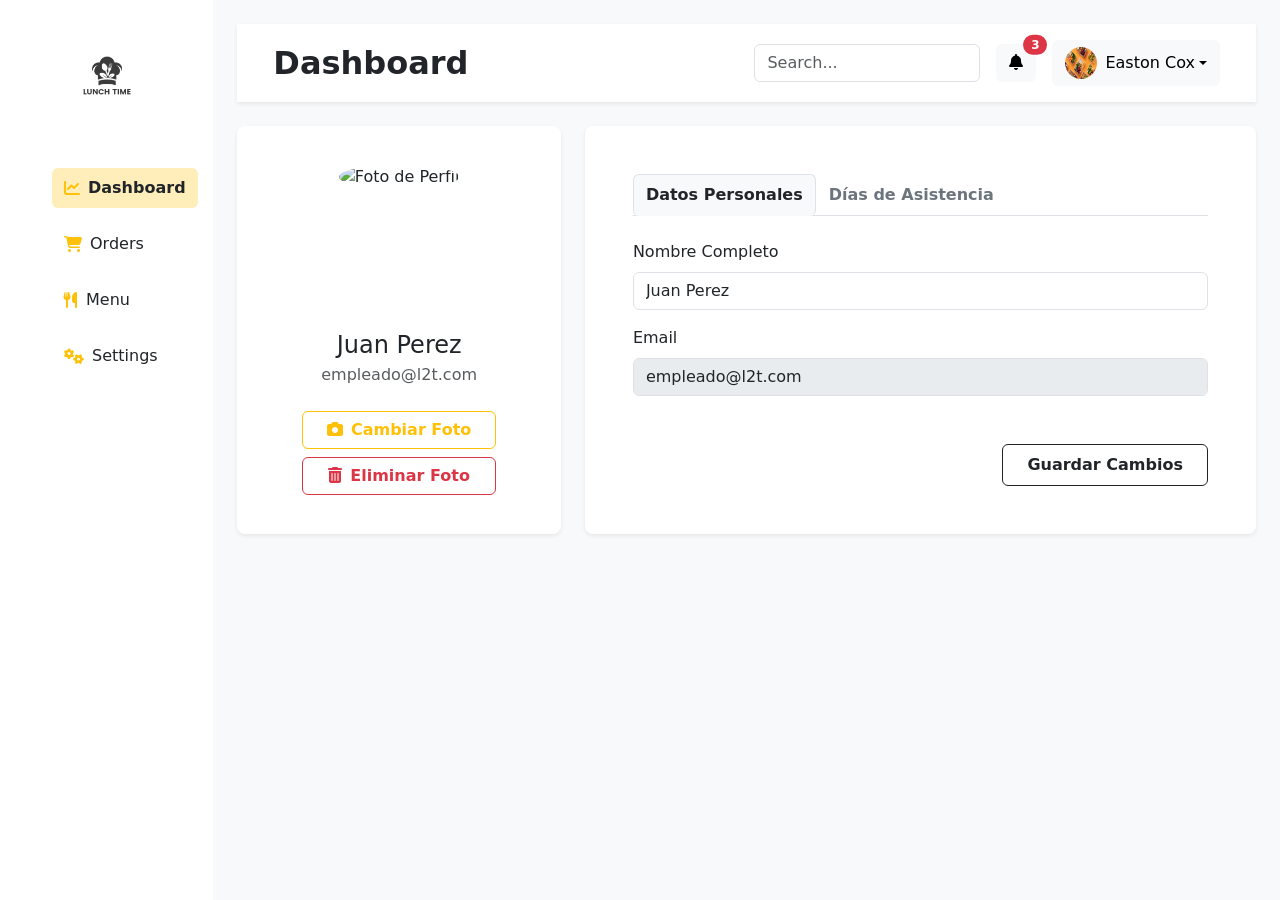
==== src/views/employee/profile.html @ 169419e4 "Primer commit: estructura inicial del proyecto" ====
<!DOCTYPE html>
<html lang="es">
<head>
    <meta charset="UTF-8" />
    <meta name="viewport" content="width=device-width, initial-scale=1.0" />
    <link href="https://cdn.jsdelivr.net/npm/bootstrap@5.3.3/dist/css/bootstrap.min.css" rel="stylesheet" />
    <link rel="stylesheet" href="https://cdnjs.cloudflare.com/ajax/libs/font-awesome/6.5.0/css/all.min.css">
    <title>Mi Perfil - Lunch Time</title>
    <style>
        /* Estilos generales del dashboard  */
        /* body {
            background-color: #f8f9fa;  bg-body-tertiary 
        } */
        .nav-link {
            transition: background-color 0.2s ease-in-out, color 0.2s ease-in-out;
            border-radius: 0.375rem;
            padding: 0.5rem 0.75rem;
        }

        .nav-link:hover {
            background-color: #fff3cd;
            color: #212529 !important;
        }

        .nav-link.active {
            background-color: #ffeeba;
            font-weight: 600;
        }

        /* Estilos para el nuevo diseño de perfil */
        .profile-avatar-wrapper {
            position: relative;
            width: 150px;
            height: 150px;
            margin: 0 auto;
        }
        .profile-avatar {
            width: 100%;
            height: 100%;
            object-fit: cover;
        }
        .form-control:disabled, .form-control[readonly] {
            background-color: #e9ecef;
            opacity: 1;
        }
        .card {
            border: none;
        }
        .nav-tabs .nav-link {
            color: #6c757d;
        }
        .nav-tabs .nav-link.active {
            color: #212529;
            background-color: #f8f9fa;
            border-bottom-color: #f8f9fa;
            font-weight: 600;
        }
    </style>
</head>
<body>
    <div class="container-fluid">
        <div class="row">
            <!-- Botón para mostrar sidebar en móviles -->
            <button class="btn btn-warning d-md-none m-3" type="button" data-bs-toggle="offcanvas" data-bs-target="#sidebarMenu">
                <i class="fas fa-bars"></i>
            </button>
    
            <!-- SIDEBAR INJECT -->
            <div id="sidebar-placeholder" class="col-md-2"></div>
            
            <!-- Contenido Principal -->           
            <main class="col-md-10 ms-sm-auto px-md-4 py-4 bg-body-tertiary">

                <!-- NAVBAR INJECT -->
                <div id="navbar-placeholder"></div>
                                
                <!-- INICIO DEL CONTENIDO DE LA PÁGINA DE PERFIL (REDiseñado) -->
                <div class="row g-4">
                    <!-- Columna Izquierda: Tarjeta de Perfil -->
                    <div class="col-12 col-lg-4">
                        <div class="card shadow-sm rounded-3 h-100">
                            <div class="card-body text-center d-flex flex-column justify-content-center">
                                <div class="profile-avatar-wrapper mb-3">
                                    <img src="https://placehold.co/150x150/000000/FFFFFF?text=JP" alt="Foto de Perfil" class="rounded-circle profile-avatar">
                                </div>
                                <h4 class="card-title mb-1">Juan Perez</h4>
                                <p class="text-muted mb-4">empleado@l2t.com</p>
                                <div class="d-grid gap-2 col-8 mx-auto">
                                     <button class="btn btn-outline-warning fw-bold"><i class="fas fa-camera me-2"></i>Cambiar Foto</button>
                                     <button class="btn btn-outline-danger fw-bold"><i class="fas fa-trash-alt me-2"></i>Eliminar Foto</button>
                                </div>
                            </div>
                        </div>
                    </div>

                    <!-- Columna Derecha: Formulario de Edición -->
                    <div class="col-12 col-lg-8">
                        <div class="card shadow-sm rounded-3">
                             <div class="card-body p-4 p-md-5">
                                <!-- Pestañas de Navegación -->
                                <ul class="nav nav-tabs mb-4" id="myTab" role="tablist">
                                    <li class="nav-item" role="presentation">
                                        <button class="nav-link active fw-bold" id="personal-tab" data-bs-toggle="tab" data-bs-target="#personal-tab-pane" type="button" role="tab" aria-controls="personal-tab-pane" aria-selected="true">Datos Personales</button>
                                    </li>
                                    <li class="nav-item" role="presentation">
                                        <button class="nav-link fw-bold" id="asistencia-tab" data-bs-toggle="tab" data-bs-target="#asistencia-tab-pane" type="button" role="tab" aria-controls="asistencia-tab-pane" aria-selected="false">Días de Asistencia</button>
                                    </li>
                                </ul>

                                <!-- Contenido de las Pestañas -->
                                <div class="tab-content" id="myTabContent">
                                    <!-- Pestaña Datos Personales -->
                                    <div class="tab-pane fade show active" id="personal-tab-pane" role="tabpanel" aria-labelledby="personal-tab" tabindex="0">
                                        <form>
                                            <div class="row g-3">
                                                <div class="col-12">
                                                    <label for="fullName" class="form-label">Nombre Completo</label>
                                                    <input type="text" class="form-control" id="fullName" value="Juan Perez">
                                                </div>
                                                <div class="col-12">
                                                    <label for="email" class="form-label">Email</label>
                                                    <input type="email" class="form-control" id="email" value="empleado@l2t.com" readonly>
                                                </div>
                                            </div>
                                        </form>
                                    </div>
                                    <!-- Pestaña Días de Asistencia -->
                                    <div class="tab-pane fade" id="asistencia-tab-pane" role="tabpanel" aria-labelledby="asistencia-tab" tabindex="0">
                                        <p class="text-muted mb-3">Selecciona los días que asistirás presencialmente a la oficina.</p>
                                        <div class="d-flex flex-wrap gap-4">
                                            <div class="form-check fs-5">
                                                <input class="form-check-input" type="checkbox" id="lunes">
                                                <label class="form-check-label" for="lunes">Lunes</label>
                                            </div>
                                            <div class="form-check fs-5">
                                                <input class="form-check-input" type="checkbox" id="martes" checked>
                                                <label class="form-check-label" for="martes">Martes</label>
                                            </div>
                                            <div class="form-check fs-5">
                                                <input class="form-check-input" type="checkbox" id="miercoles" checked>
                                                <label class="form-check-label" for="miercoles">Miércoles</label>
                                            </div>
                                            <div class="form-check fs-5">
                                                <input class="form-check-input" type="checkbox" id="jueves">
                                                <label class="form-check-label" for="jueves">Jueves</label>
                                            </div>
                                            <div class="form-check fs-5">
                                                <input class="form-check-input" type="checkbox" id="viernes">
                                                <label class="form-check-label" for="viernes">Viernes</label>
                                            </div>
                                        </div>
                                    </div>
                                </div>
                                
                                <!-- Botón de Guardar -->
                                <div class="d-flex justify-content-end mt-5">
                                    <button type="submit" class="btn btn-outline-dark fw-bold px-4 py-2">Guardar Cambios</button>
                                </div>
                             </div>
                        </div>
                    </div>
                </div>
                <!-- FIN DEL CONTENIDO DE LA PÁGINA DE PERFIL -->
            </main>
        </div>
    </div>    
    <script src="https://cdn.jsdelivr.net/npm/bootstrap@5.3.3/dist/js/bootstrap.bundle.min.js"></script>
    <script>        
        document.addEventListener('DOMContentLoaded', function () {
            // Carga del sidebar y navbar
            Promise.all([
                fetch('/src/views/layout/sidebar.html')
                    .then(res => res.text())
                    .then(html => {
                        document.getElementById('sidebar-placeholder').innerHTML = html;
                    }),
                fetch('/src/views/layout/navbar.html')
                    .then(res => res.text())
                    .then(html => {
                        document.getElementById('navbar-placeholder').innerHTML = html;
                    })
            ]).then(() => {
                // Puedes poner aquí eventos después de cargar el navbar/sidebar

                // Activar pestaña automáticamente si hay hash en la URL
                const hash = window.location.hash;
                if (hash === '#asistencia') {
                    const asistenciaTab = document.querySelector('#asistencia-tab');
                    const tab = new bootstrap.Tab(asistenciaTab);
                    tab.show();
                }
            });
        });
    </script>
</body>
</html>
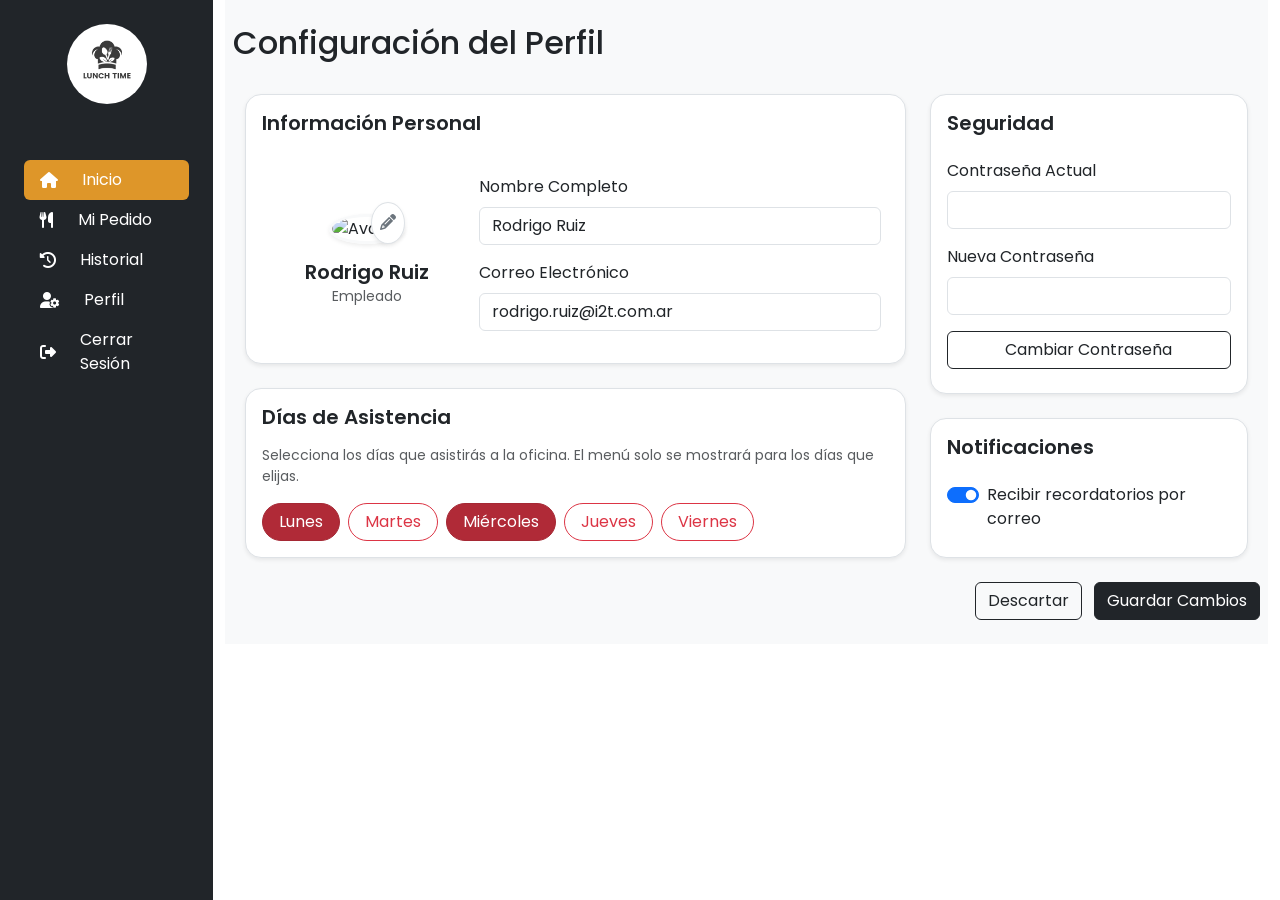
==== commit b36bee98: "perfil del empleado" ====
--- a/src/views/employee/profile.html
+++ b/src/views/employee/profile.html
@@ -2,195 +2,244 @@
 <html lang="es">
 <head>
     <meta charset="UTF-8" />
-    <meta name="viewport" content="width=device-width, initial-scale=1.0" />
+    <meta name="viewport" content="width=device-width, initial-scale=1.0" />   
+    <title>Lunch Time</title>
+    
+    <!-- Bootstrap CSS -->
     <link href="https://cdn.jsdelivr.net/npm/bootstrap@5.3.3/dist/css/bootstrap.min.css" rel="stylesheet" />
-    <link rel="stylesheet" href="https://cdnjs.cloudflare.com/ajax/libs/font-awesome/6.5.0/css/all.min.css">
-    <title>Mi Perfil - Lunch Time</title>
-    <style>
-        /* Estilos generales del dashboard  */
-        /* body {
-            background-color: #f8f9fa;  bg-body-tertiary 
-        } */
-        .nav-link {
-            transition: background-color 0.2s ease-in-out, color 0.2s ease-in-out;
-            border-radius: 0.375rem;
-            padding: 0.5rem 0.75rem;
-        }
-
-        .nav-link:hover {
-            background-color: #fff3cd;
-            color: #212529 !important;
-        }
-
-        .nav-link.active {
-            background-color: #ffeeba;
-            font-weight: 600;
-        }
-
-        /* Estilos para el nuevo diseño de perfil */
-        .profile-avatar-wrapper {
-            position: relative;
-            width: 150px;
-            height: 150px;
-            margin: 0 auto;
-        }
-        .profile-avatar {
-            width: 100%;
-            height: 100%;
-            object-fit: cover;
-        }
-        .form-control:disabled, .form-control[readonly] {
-            background-color: #e9ecef;
-            opacity: 1;
-        }
-        .card {
-            border: none;
-        }
-        .nav-tabs .nav-link {
-            color: #6c757d;
-        }
-        .nav-tabs .nav-link.active {
-            color: #212529;
-            background-color: #f8f9fa;
-            border-bottom-color: #f8f9fa;
-            font-weight: 600;
-        }
-    </style>
+    <!-- Font Awesome -->
+    <link rel="stylesheet" href="https://cdnjs.cloudflare.com/ajax/libs/font-awesome/6.5.2/css/all.min.css" />
+    <!-- Google Fonts -->
+    <link href="https://fonts.googleapis.com/css2?family=Poppins:wght@300;400;500;600;700&display=swap" rel="stylesheet" />
+    <!-- Estilos personalizados -->
+    <link rel="stylesheet" href="/src/css/main.css"/>
+    <link rel="stylesheet" href="/src/css/sidebar.css"/>
+
 </head>
 <body>
     <div class="container-fluid">
-        <div class="row">
-            <!-- Botón para mostrar sidebar en móviles -->
-            <button class="btn btn-warning d-md-none m-3" type="button" data-bs-toggle="offcanvas" data-bs-target="#sidebarMenu">
-                <i class="fas fa-bars"></i>
-            </button>
-    
-            <!-- SIDEBAR INJECT -->
-            <div id="sidebar-placeholder" class="col-md-2"></div>
-            
-            <!-- Contenido Principal -->           
-            <main class="col-md-10 ms-sm-auto px-md-4 py-4 bg-body-tertiary">
-
-                <!-- NAVBAR INJECT -->
-                <div id="navbar-placeholder"></div>
-                                
-                <!-- INICIO DEL CONTENIDO DE LA PÁGINA DE PERFIL (REDiseñado) -->
-                <div class="row g-4">
-                    <!-- Columna Izquierda: Tarjeta de Perfil -->
-                    <div class="col-12 col-lg-4">
-                        <div class="card shadow-sm rounded-3 h-100">
-                            <div class="card-body text-center d-flex flex-column justify-content-center">
-                                <div class="profile-avatar-wrapper mb-3">
-                                    <img src="https://placehold.co/150x150/000000/FFFFFF?text=JP" alt="Foto de Perfil" class="rounded-circle profile-avatar">
-                                </div>
-                                <h4 class="card-title mb-1">Juan Perez</h4>
-                                <p class="text-muted mb-4">empleado@l2t.com</p>
-                                <div class="d-grid gap-2 col-8 mx-auto">
-                                     <button class="btn btn-outline-warning fw-bold"><i class="fas fa-camera me-2"></i>Cambiar Foto</button>
-                                     <button class="btn btn-outline-danger fw-bold"><i class="fas fa-trash-alt me-2"></i>Eliminar Foto</button>
-                                </div>
-                            </div>
-                        </div>
-                    </div>
-
-                    <!-- Columna Derecha: Formulario de Edición -->
-                    <div class="col-12 col-lg-8">
-                        <div class="card shadow-sm rounded-3">
-                             <div class="card-body p-4 p-md-5">
-                                <!-- Pestañas de Navegación -->
-                                <ul class="nav nav-tabs mb-4" id="myTab" role="tablist">
-                                    <li class="nav-item" role="presentation">
-                                        <button class="nav-link active fw-bold" id="personal-tab" data-bs-toggle="tab" data-bs-target="#personal-tab-pane" type="button" role="tab" aria-controls="personal-tab-pane" aria-selected="true">Datos Personales</button>
-                                    </li>
-                                    <li class="nav-item" role="presentation">
-                                        <button class="nav-link fw-bold" id="asistencia-tab" data-bs-toggle="tab" data-bs-target="#asistencia-tab-pane" type="button" role="tab" aria-controls="asistencia-tab-pane" aria-selected="false">Días de Asistencia</button>
-                                    </li>
-                                </ul>
-
-                                <!-- Contenido de las Pestañas -->
-                                <div class="tab-content" id="myTabContent">
-                                    <!-- Pestaña Datos Personales -->
-                                    <div class="tab-pane fade show active" id="personal-tab-pane" role="tabpanel" aria-labelledby="personal-tab" tabindex="0">
+        <div class="row">     
+            <div class="col-lg-2 col-md-3 d-none d-md-block" id="sidebar-container"></div>
+
+            <!-- <main class="col-lg-10 col-md-9">
+                <div class="px-2 py-4 bg-light">
+                    <h2 class="mb-4">Configuración del Perfil</h2>
+                    <div class="row">
+                        
+                        <div class="col-lg-8 bg-white p-4 mb-4 shadow-sm border rounded">
+                            <div class="profile-card mb-4">
+                                <h5 class="mb-4">Información Personal</h5>
+                                <div class="row">
+                                    <div class="col-md-4 text-center">
+                                        <div class="avatar-upload">
+                                            <div class="avatar-edit">
+                                                <input type='file' id="imageUpload" accept=".png, .jpg, .jpeg" />
+                                                <label for="imageUpload"><i class="fas fa-pencil-alt"></i></label>
+                                            </div>
+                                            <div class="avatar-preview">
+                                                 <img id="imagePreview" src="https://placehold.co/150x150/EBF5FF/0d6efd?text=Jack" alt="Avatar">
+                                            </div>
+                                        </div>
+                                        <h5 class="mt-3">Jack Gibbs</h5>
+                                        <p class="text-muted">Empleado</p>
+                                    </div>
+                                    <div class="col-md-8">
                                         <form>
-                                            <div class="row g-3">
-                                                <div class="col-12">
-                                                    <label for="fullName" class="form-label">Nombre Completo</label>
-                                                    <input type="text" class="form-control" id="fullName" value="Juan Perez">
-                                                </div>
-                                                <div class="col-12">
-                                                    <label for="email" class="form-label">Email</label>
-                                                    <input type="email" class="form-control" id="email" value="empleado@l2t.com" readonly>
-                                                </div>
+                                            <div class="mb-3">
+                                                <label for="fullName" class="form-label">Nombre Completo</label>
+                                                <input type="text" class="form-control" id="fullName" value="Jack Gibbs">
+                                            </div>
+                                            <div class="mb-3">
+                                                <label for="email" class="form-label">Correo Electrónico</label>
+                                                <input type="email" class="form-control" id="email" value="jack.gibbs@i2t.com.ar">
                                             </div>
                                         </form>
                                     </div>
-                                    <!-- Pestaña Días de Asistencia -->
-                                    <div class="tab-pane fade" id="asistencia-tab-pane" role="tabpanel" aria-labelledby="asistencia-tab" tabindex="0">
-                                        <p class="text-muted mb-3">Selecciona los días que asistirás presencialmente a la oficina.</p>
-                                        <div class="d-flex flex-wrap gap-4">
-                                            <div class="form-check fs-5">
-                                                <input class="form-check-input" type="checkbox" id="lunes">
-                                                <label class="form-check-label" for="lunes">Lunes</label>
-                                            </div>
-                                            <div class="form-check fs-5">
-                                                <input class="form-check-input" type="checkbox" id="martes" checked>
-                                                <label class="form-check-label" for="martes">Martes</label>
-                                            </div>
-                                            <div class="form-check fs-5">
-                                                <input class="form-check-input" type="checkbox" id="miercoles" checked>
-                                                <label class="form-check-label" for="miercoles">Miércoles</label>
-                                            </div>
-                                            <div class="form-check fs-5">
-                                                <input class="form-check-input" type="checkbox" id="jueves">
-                                                <label class="form-check-label" for="jueves">Jueves</label>
-                                            </div>
-                                            <div class="form-check fs-5">
-                                                <input class="form-check-input" type="checkbox" id="viernes">
-                                                <label class="form-check-label" for="viernes">Viernes</label>
-                                            </div>
+                                </div>
+                            </div>
+
+                            <div class="profile-card">
+                                <h5 class="mb-4">Días de Asistencia</h5>
+                                <p class="text-muted">Selecciona los días que asistirás a la oficina. El menú solo se mostrará para los días que elijas.</p>
+                                <div class="attendance-days">
+                                    <div class="day-toggle">
+                                        <input type="checkbox" id="lunes" checked>
+                                        <label for="lunes">Lunes</label>
+                                    </div>
+                                    <div class="day-toggle">
+                                        <input type="checkbox" id="martes">
+                                        <label for="martes">Martes</label>
+                                    </div>
+                                    <div class="day-toggle">
+                                        <input type="checkbox" id="miercoles" checked>
+                                        <label for="miercoles">Miércoles</label>
+                                    </div>
+                                    <div class="day-toggle">
+                                        <input type="checkbox" id="jueves">
+                                        <label for="jueves">Jueves</label>
+                                    </div>
+                                    <div class="day-toggle">
+                                        <input type="checkbox" id="viernes">
+                                        <label for="viernes">Viernes</label>
+                                    </div>
+                                </div>
+                            </div>
+                        </div>
+
+                        <div class="col-lg-4">
+                             <div class="settings-card mb-4">
+                                <h5 class="mb-4">Seguridad</h5>
+                                <form>
+                                    <div class="mb-3">
+                                        <label for="currentPassword" class="form-label">Contraseña Actual</label>
+                                        <input type="password" class="form-control" id="currentPassword">
+                                    </div>
+                                    <div class="mb-3">
+                                        <label for="newPassword" class="form-label">Nueva Contraseña</label>
+                                        <input type="password" class="form-control" id="newPassword">
+                                    </div>
+                                     <button type="submit" class="btn btn-secondary w-100">Cambiar Contraseña</button>
+                                </form>
+                            </div>
+                             <div class="settings-card">
+                                <h5 class="mb-4">Notificaciones</h5>
+                                <div class="form-check form-switch">
+                                  <input class="form-check-input" type="checkbox" role="switch" id="emailNotifications" checked>
+                                  <label class="form-check-label" for="emailNotifications">Recibir recordatorios por correo</label>
+                                </div>
+                            </div>
+                        </div>
+                    </div>
+                    
+                    
+                    <div class="mt-4 text-end">
+                        <button type="button" class="btn btn-outline-secondary me-2">Descartar</button>
+                        <button type="button" class="btn btn-primary">Guardar Cambios</button>
+                    </div>
+                </div>
+            </main>       -->
+            <main class="col-lg-10 col-md-9">
+                <div class="px-2 py-4 bg-light">
+                    <h2 class="mb-2">Configuración del Perfil</h2>
+
+                    <div class="row g-4 align-items-stretch">
+                        <!-- Información personal y asistencia -->
+                        <div class="col-lg-8 d-flex flex-column">
+                            <!-- Información personal -->
+                            <div class="card bg-white shadow-sm border rounded-4 mb-4">
+                            <div class="card-body">
+                                <h5 class="card-title mb-4 fw-semibold">Información Personal</h5>
+                                <div class="row align-items-center g-3">
+                                <div class="col-md-4 text-center">
+                                    <div class="position-relative d-inline-block">
+                                    <img
+                                        id="imagePreview"
+                                        src="https://placehold.co/150x150/EBF5FF/0d6efd?text=Rodrigo"
+                                        class="rounded-circle border border-3 border-light shadow-sm"
+                                        width="150"
+                                        height="150"
+                                        alt="Avatar"
+                                    />
+                                    <label
+                                        for="imageUpload"
+                                        class="position-absolute bottom-0 end-0 bg-white border rounded-circle p-2 shadow-sm"
+                                        style="cursor: pointer;"
+                                    >
+                                        <i class="fas fa-pencil-alt text-secondary"></i>
+                                    </label>
+                                    <input type="file" id="imageUpload" accept=".png,.jpg,.jpeg" hidden />
+                                    </div>
+                                    <h5 class="mt-3 mb-0 fw-semibold">Rodrigo Ruiz</h5>
+                                    <small class="text-muted">Empleado</small>
+                                </div>
+                                <div class="col-md-8">
+                                    <form>
+                                    <div class="mb-3">
+                                        <label for="fullName" class="form-label">Nombre Completo</label>
+                                        <input type="text" class="form-control" id="fullName" value="Rodrigo Ruiz" />
+                                    </div>
+                                    <div class="mb-3">
+                                        <label for="email" class="form-label">Correo Electrónico</label>
+                                        <input
+                                        type="email"
+                                        class="form-control"
+                                        id="email"
+                                        value="rodrigo.ruiz@i2t.com.ar"
+                                        />
+                                    </div>
+                                    </form>
+                                </div>
+                                </div>
+                            </div>
+                            </div>
+
+                            <!-- Días de asistencia -->
+                            <div class="card bg-white shadow-sm border rounded-4 flex-grow-1">
+                                <div class="card-body">
+                                    <h5 class="card-title mb-3 fw-semibold">Días de Asistencia</h5>
+                                    <p class="text-muted small mb-3">
+                                    Selecciona los días que asistirás a la oficina. El menú solo se mostrará para los días
+                                    que elijas.
+                                    </p>
+
+                                    <div class="d-flex flex-wrap gap-2">
+                                        <div class="d-flex flex-wrap gap-2">
+                                            <button type="button" class="btn btn-danger active rounded-pill px-3">Lunes</button>
+                                            <button type="button" class="btn btn-outline-danger rounded-pill px-3">Martes</button>
+                                            <button type="button" class="btn btn-danger active rounded-pill px-3">Miércoles</button>
+                                            <button type="button" class="btn btn-outline-danger rounded-pill px-3">Jueves</button>
+                                            <button type="button" class="btn btn-outline-danger rounded-pill px-3">Viernes</button>
                                         </div>
                                     </div>
                                 </div>
-                                
-                                <!-- Botón de Guardar -->
-                                <div class="d-flex justify-content-end mt-5">
-                                    <button type="submit" class="btn btn-outline-dark fw-bold px-4 py-2">Guardar Cambios</button>
-                                </div>
-                             </div>
-                        </div>
+                            </div>
+                        </div>
+
+                    <!-- Seguridad y notificaciones -->
+                    <div class="col-lg-4 d-flex flex-column">
+                        <div class="card bg-white shadow-sm border rounded-4 mb-4 flex-grow-1">
+                            <div class="card-body">
+                                <h5 class="card-title mb-4 fw-semibold">Seguridad</h5>
+                                <form>
+                                <div class="mb-3">
+                                    <label for="currentPassword" class="form-label">Contraseña Actual</label>
+                                    <input type="password" class="form-control" id="currentPassword" />
+                                </div>
+                                <div class="mb-3">
+                                    <label for="newPassword" class="form-label">Nueva Contraseña</label>
+                                    <input type="password" class="form-control" id="newPassword" />
+                                </div>
+                                <button type="submit" class="btn btn-outline-dark w-100">Cambiar Contraseña</button>
+                                </form>
+                            </div>
+                        </div>
+
+                        <div class="card bg-white shadow-sm border rounded-4 flex-grow-1">
+                        <div class="card-body">
+                            <h5 class="card-title mb-4 fw-semibold">Notificaciones</h5>
+                            <div class="form-check form-switch">
+                            <input class="form-check-input" type="checkbox" id="emailNotifications" checked />
+                            <label class="form-check-label" for="emailNotifications"
+                                >Recibir recordatorios por correo</label
+                            >
+                            </div>
+                        </div>
+                        </div>
+                    </div>
+                    </div>
+
+                    <!-- Botones -->
+                    <div class="mt-4 text-end">
+                    <button type="button" class="btn btn-outline-dark me-2">Descartar</button>
+                    <button type="button" class="btn btn-dark">Guardar Cambios</button>
                     </div>
                 </div>
-                <!-- FIN DEL CONTENIDO DE LA PÁGINA DE PERFIL -->
             </main>
         </div>
-    </div>    
+    </div>
+    
     <script src="https://cdn.jsdelivr.net/npm/bootstrap@5.3.3/dist/js/bootstrap.bundle.min.js"></script>
-    <script>        
-        document.addEventListener('DOMContentLoaded', function () {
-            // Carga del sidebar y navbar
-            Promise.all([
-                fetch('/src/views/layout/sidebar.html')
-                    .then(res => res.text())
-                    .then(html => {
-                        document.getElementById('sidebar-placeholder').innerHTML = html;
-                    }),
-                fetch('/src/views/layout/navbar.html')
-                    .then(res => res.text())
-                    .then(html => {
-                        document.getElementById('navbar-placeholder').innerHTML = html;
-                    })
-            ]).then(() => {
-                // Puedes poner aquí eventos después de cargar el navbar/sidebar
-
-                // Activar pestaña automáticamente si hay hash en la URL
-                const hash = window.location.hash;
-                if (hash === '#asistencia') {
-                    const asistenciaTab = document.querySelector('#asistencia-tab');
-                    const tab = new bootstrap.Tab(asistenciaTab);
-                    tab.show();
-                }
-            });
-        });
-    </script>
+    <!-- Script personalizado -->
+    <script src="/src/js/main.js"></script> 
 </body>
 </html>
--- a/src/css/main.css
+++ b/src/css/main.css
@@ -0,0 +1,10 @@
+body {  
+  font-family: 'Poppins', sans-serif;
+  font-weight: 400;
+  overflow-x: hidden;
+}
+
+.container-fluid, .row, #sidebar-container, #main-content, #order-summary {
+  padding: 0;
+  margin: 0;
+}
--- a/src/css/sidebar.css
+++ b/src/css/sidebar.css
@@ -0,0 +1,10 @@
+.bg-soft-orange  {
+  background-color: #de9629 !important; /* naranja suave */
+  /* color: #212529; */
+}
+
+.nav-link:hover:not(.active) {
+  /* background-color: rgba(255, 255, 255, 0.05); */
+  background-color: #de9629 ;
+  /* color: #f3caca; */
+}
